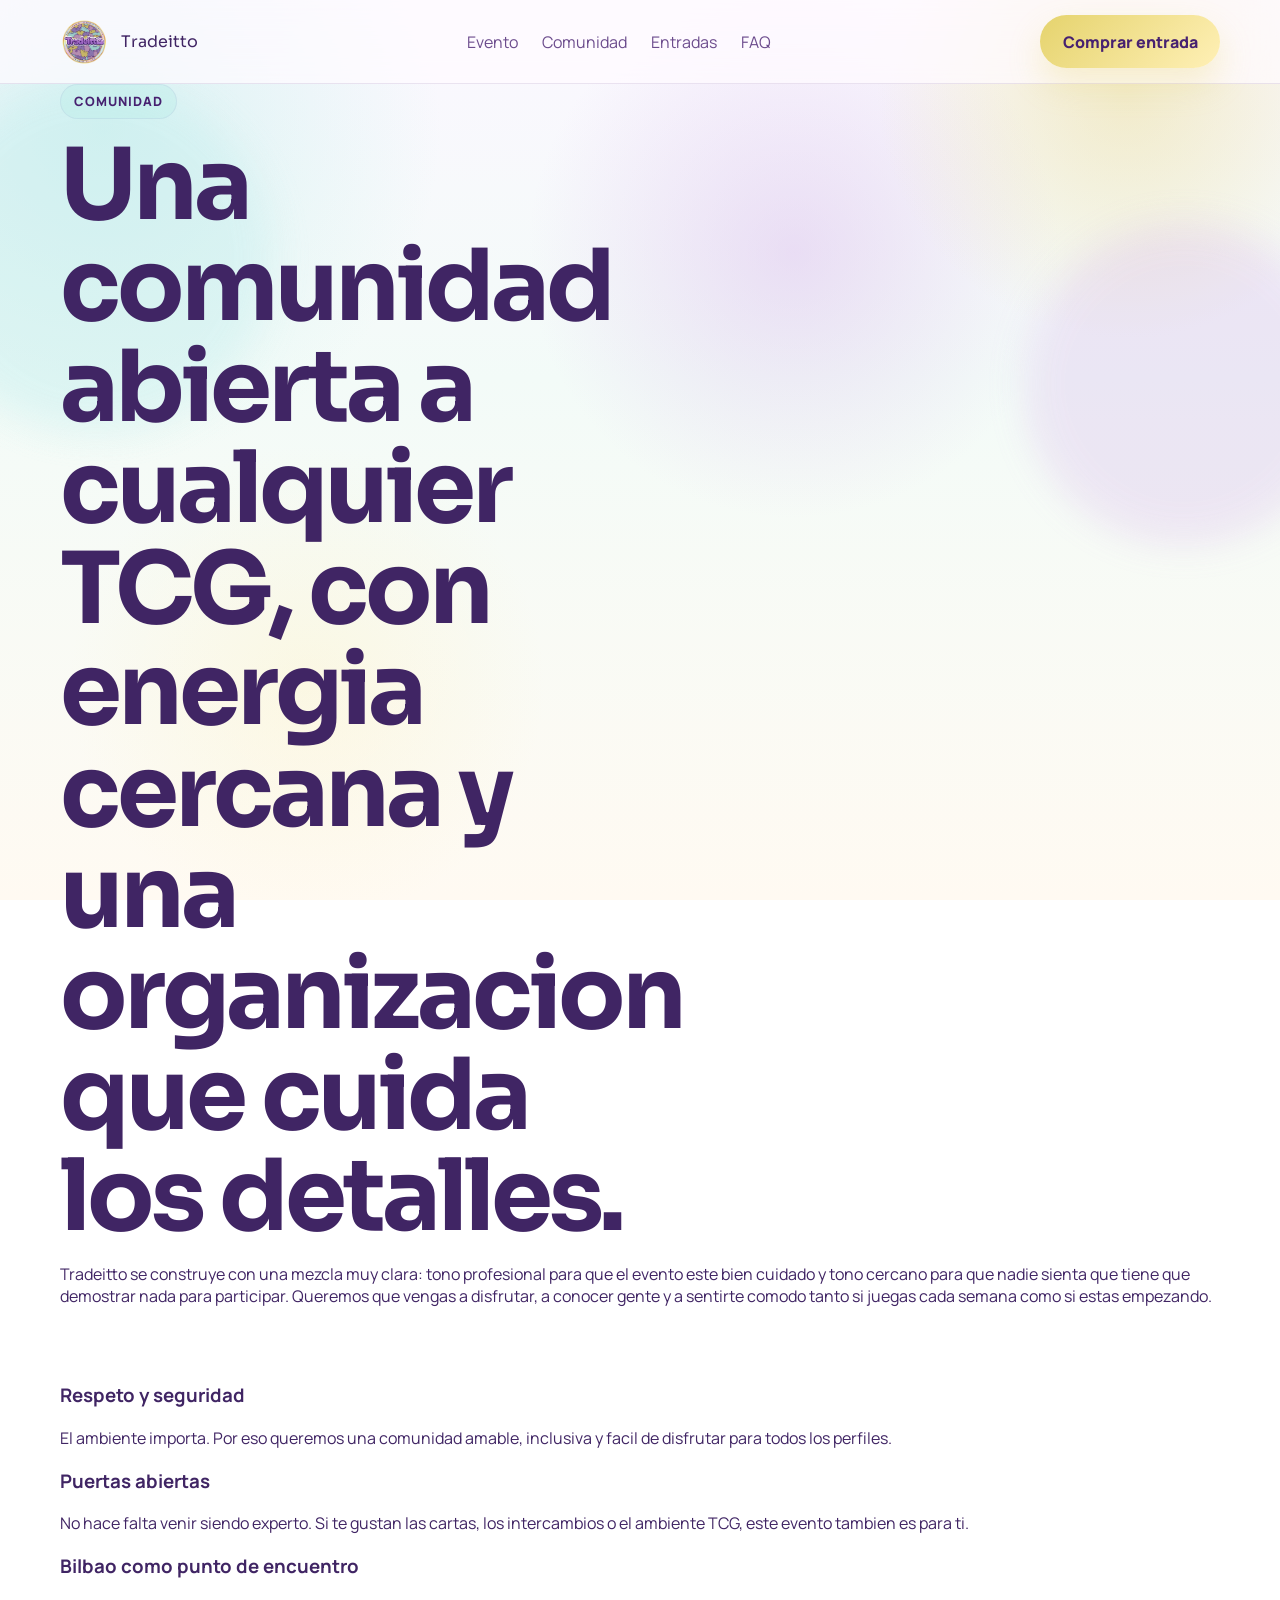
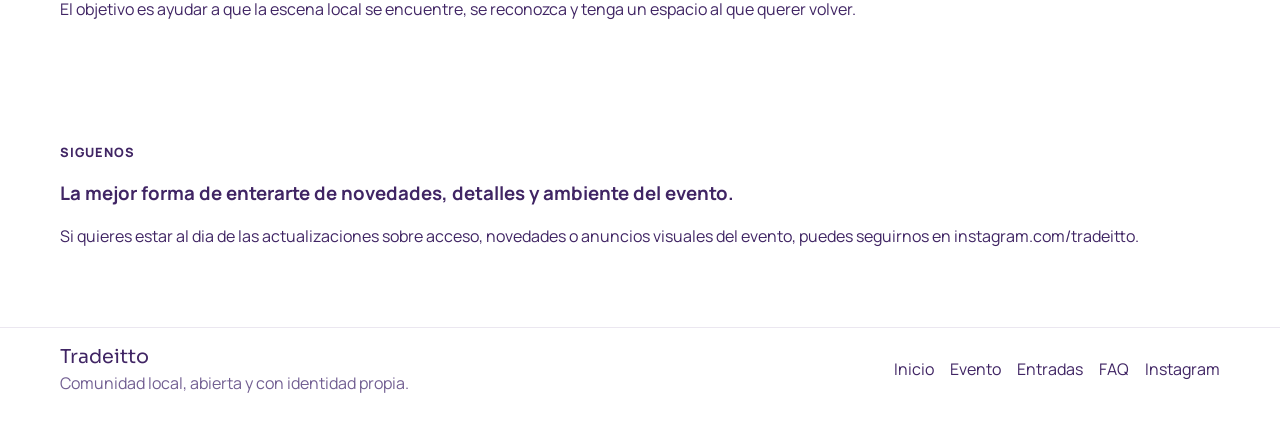
==== comunidad.html @ 0fba76ba "Update Tradeitto landing and FAQ" ====
<!DOCTYPE html>
<html lang="es">
<head>
  <meta charset="UTF-8" />
  <meta name="viewport" content="width=device-width, initial-scale=1.0" />
  <title>Tradeitto | Comunidad</title>
  <link rel="icon" href="assets/TRADEITTO LOGO.png" type="image/png" />
  <link rel="preconnect" href="https://fonts.googleapis.com" />
  <link rel="preconnect" href="https://fonts.gstatic.com" crossorigin />
  <link
    href="https://fonts.googleapis.com/css2?family=Manrope:wght@400;500;700;800&family=Sora:wght@600;700;800&display=swap"
    rel="stylesheet"
  />
  <link rel="stylesheet" href="style.css" />
</head>
<body>
  <header class="site-header" id="navbar">
    <div class="container nav">
      <a href="index.html" class="brand" aria-label="Tradeitto inicio">
        <img src="assets/TRADEITTO LOGO.png" alt="Logo de Tradeitto" />
        <span>Tradeitto</span>
      </a>
      <nav class="desktop-nav" aria-label="Principal">
        <a href="evento.html">Evento</a>
        <a href="comunidad.html" class="is-active">Comunidad</a>
        <a href="entradas.html">Entradas</a>
        <a href="faq.html">FAQ</a>
      </nav>
      <a href="https://www.eventbrite.com/" class="btn btn-primary desktop-cta" target="_blank" rel="noreferrer">Comprar entrada</a>
      <button class="menu-toggle" id="hamburger" aria-label="Abrir menu" aria-expanded="false" aria-controls="mobileMenu">
        <span></span><span></span><span></span>
      </button>
    </div>
    <div class="mobile-menu" id="mobileMenu">
      <a href="evento.html">Evento</a>
      <a href="comunidad.html">Comunidad</a>
      <a href="entradas.html">Entradas</a>
      <a href="faq.html">FAQ</a>
      <a href="https://www.eventbrite.com/" target="_blank" rel="noreferrer">Comprar entrada</a>
    </div>
  </header>

  <main class="page-main">
    <section class="page-hero">
      <div class="container narrow reveal">
        <span class="eyebrow">Comunidad</span>
        <h1>Una comunidad abierta a cualquier TCG, con energia cercana y una organizacion que cuida los detalles.</h1>
        <p>
          Tradeitto se construye con una mezcla muy clara: tono profesional para que el evento este bien cuidado
          y tono cercano para que nadie sienta que tiene que demostrar nada para participar. Queremos que vengas a disfrutar,
          a conocer gente y a sentirte comodo tanto si juegas cada semana como si estas empezando.
        </p>
      </div>
    </section>

    <section class="section">
      <div class="container card-grid three-up">
        <article class="content-card reveal">
          <h3>Respeto y seguridad</h3>
          <p>El ambiente importa. Por eso queremos una comunidad amable, inclusiva y facil de disfrutar para todos los perfiles.</p>
        </article>
        <article class="content-card reveal">
          <h3>Puertas abiertas</h3>
          <p>No hace falta venir siendo experto. Si te gustan las cartas, los intercambios o el ambiente TCG, este evento tambien es para ti.</p>
        </article>
        <article class="content-card reveal">
          <h3>Bilbao como punto de encuentro</h3>
          <p>El objetivo es ayudar a que la escena local se encuentre, se reconozca y tenga un espacio al que querer volver.</p>
        </article>
      </div>
    </section>

    <section class="section alt-section">
      <div class="container content-card reveal">
        <span class="mini-label">Siguenos</span>
        <h3>La mejor forma de enterarte de novedades, detalles y ambiente del evento.</h3>
        <p>
          Si quieres estar al dia de las actualizaciones sobre acceso, novedades o anuncios visuales del evento,
          puedes seguirnos en <a href="https://instagram.com/tradeitto" class="text-link" target="_blank" rel="noreferrer">instagram.com/tradeitto</a>.
        </p>
      </div>
    </section>
  </main>

  <footer class="site-footer">
    <div class="container footer">
      <div>
        <p class="footer-brand">Tradeitto</p>
        <p class="footer-copy">Comunidad local, abierta y con identidad propia.</p>
      </div>
      <div class="footer-links">
        <a href="index.html">Inicio</a>
        <a href="evento.html">Evento</a>
        <a href="entradas.html">Entradas</a>
        <a href="faq.html">FAQ</a>
        <a href="https://instagram.com/tradeitto" target="_blank" rel="noreferrer">Instagram</a>
      </div>
    </div>
  </footer>

  <script src="script.js"></script>
</body>
</html>
---- style.css ----
:root {
  --bg: #f7f1fb;
  --bg-2: #eef8f5;
  --purple: #6b3fa8;
  --purple-deep: #472170;
  --lilac: #d5afea;
  --mint: #bceee9;
  --gold: #e5d36d;
  --gold-soft: #fff0b6;
  --white: #fffdfd;
  --pearl: rgba(71, 33, 112, 0.78);
  --text-dark: #402564;
  --text-soft: #725f92;
  --line-light: rgba(88, 58, 129, 0.12);
  --line-dark: rgba(64, 37, 100, 0.1);
  --shadow: 0 20px 50px rgba(89, 63, 132, 0.12);
  --shadow-strong: 0 28px 70px rgba(89, 63, 132, 0.18);
  --radius: 28px;
  --max-width: 1160px;
  --transition: 220ms ease;
}

*,
*::before,
*::after {
  box-sizing: border-box;
}

html {
  scroll-behavior: smooth;
}

body {
  margin: 0;
  font-family: "Manrope", sans-serif;
  color: var(--text-dark);
  background:
    radial-gradient(circle at 8% 14%, rgba(188, 238, 233, 0.52), transparent 24%),
    radial-gradient(circle at 88% 10%, rgba(229, 211, 109, 0.36), transparent 18%),
    radial-gradient(circle at 62% 28%, rgba(213, 175, 234, 0.38), transparent 26%),
    radial-gradient(circle at 24% 76%, rgba(255, 240, 182, 0.28), transparent 20%),
    linear-gradient(180deg, #fbf7ff 0%, #f3fbf8 42%, #fffaf2 100%);
  background-attachment: fixed;
}

body::before,
body::after,
.page-wash {
  content: "";
  position: fixed;
  inset: auto;
  z-index: -1;
  pointer-events: none;
}

body::before {
  width: 22rem;
  height: 22rem;
  top: 5rem;
  left: -5rem;
  background: rgba(191, 238, 237, 0.5);
  border-radius: 50%;
  filter: blur(18px);
  opacity: 0.7;
  animation: floatAura 15s ease-in-out infinite;
}

body::after {
  width: 20rem;
  height: 20rem;
  right: -4rem;
  top: 14rem;
  background: rgba(213, 175, 234, 0.38);
  border-radius: 50%;
  filter: blur(18px);
  opacity: 0.7;
  animation: floatAura 18s ease-in-out infinite reverse;
}

.page-wash {
  inset: 0;
  opacity: 0.24;
  background:
    radial-gradient(ellipse at 18% 26%, rgba(188, 238, 233, 0.24), transparent 30%),
    radial-gradient(ellipse at 50% 18%, rgba(213, 175, 234, 0.16), transparent 28%),
    radial-gradient(ellipse at 82% 20%, rgba(229, 211, 109, 0.16), transparent 24%),
    radial-gradient(ellipse at 28% 74%, rgba(255, 240, 182, 0.14), transparent 26%),
    radial-gradient(ellipse at 70% 70%, rgba(188, 238, 233, 0.12), transparent 28%),
    radial-gradient(ellipse at 88% 84%, rgba(213, 175, 234, 0.12), transparent 20%),
    url("data:image/svg+xml,%3Csvg xmlns='http://www.w3.org/2000/svg' width='240' height='240' viewBox='0 0 240 240'%3E%3Cg opacity='.06'%3E%3Cpath d='M76 105c11-9 28-11 39-3 9 6 18 7 28 2 14-8 32-6 42 5 8 9 7 23-3 33-8 7-9 15-4 24 8 13 3 28-10 35-14 8-32 4-41-8-6-7-14-9-24-5-15 7-33 3-42-8-9-11-8-25 4-35 8-7 9-14 4-24-8-12-5-24 7-32z' fill='%236b3fa8'/%3E%3Ccircle cx='111' cy='116' r='2.8' fill='%23472170'/%3E%3Ccircle cx='140' cy='116' r='2.8' fill='%23472170'/%3E%3Cpath d='M116 136c6 4 13 4 19 0' stroke='%23472170' stroke-width='3' stroke-linecap='round'/%3E%3C/g%3E%3C/svg%3E"),
    url("data:image/svg+xml,%3Csvg xmlns='http://www.w3.org/2000/svg' width='240' height='240' viewBox='0 0 240 240'%3E%3Cg opacity='.045'%3E%3Cpath d='M78 106c10-8 25-10 36-4 8 5 17 6 25 1 12-7 30-5 39 5 8 9 7 22-3 32-7 7-8 14-3 22 7 12 3 26-9 32-13 7-30 3-39-8-6-7-12-8-21-4-14 6-30 3-39-8-8-9-7-24 4-33 7-6 8-13 3-21-7-12-4-24 7-32z' fill='%23bceee9'/%3E%3Ccircle cx='110' cy='116' r='2.6' fill='%23472170'/%3E%3Ccircle cx='136' cy='116' r='2.6' fill='%23472170'/%3E%3Cpath d='M114 134h18' stroke='%23472170' stroke-width='3' stroke-linecap='round'/%3E%3C/g%3E%3C/svg%3E");
  background-repeat: no-repeat;
  background-position:
    18% 26%,
    50% 18%,
    82% 20%,
    28% 74%,
    70% 70%,
    88% 84%,
    8% 40%,
    88% 62%;
  background-size:
    auto,
    auto,
    auto,
    auto,
    auto,
    auto,
    92px 92px,
    84px 84px;
  animation: driftWash 26s ease-in-out infinite alternate;
}

a {
  color: inherit;
  text-decoration: none;
}

img {
  display: block;
  max-width: 100%;
}

button {
  font: inherit;
}

.container {
  width: min(var(--max-width), calc(100% - 2rem));
  margin: 0 auto;
}

.site-header {
  position: sticky;
  top: 0;
  z-index: 100;
  background: rgba(255, 251, 255, 0.72);
  backdrop-filter: blur(18px);
  border-bottom: 1px solid var(--line-light);
}

.site-header.scrolled {
  box-shadow: 0 10px 30px rgba(104, 78, 148, 0.12);
}

.nav {
  display: flex;
  align-items: center;
  justify-content: space-between;
  gap: 1rem;
  min-height: 5.2rem;
}

.brand {
  display: inline-flex;
  align-items: center;
  gap: 0.8rem;
}

.brand img {
  width: 3rem;
  height: 3rem;
}

.brand span,
h1,
h2,
.footer-brand {
  font-family: "Sora", sans-serif;
}

.desktop-nav {
  display: inline-flex;
  align-items: center;
  gap: 1.5rem;
  color: rgba(71, 33, 112, 0.8);
}

.desktop-nav a:hover,
.footer-links a:hover,
.mobile-menu a:hover {
  color: var(--gold-soft);
}

.btn {
  display: inline-flex;
  align-items: center;
  justify-content: center;
  border-radius: 999px;
  font-weight: 800;
  transition: transform var(--transition), box-shadow var(--transition);
}

.btn:hover {
  transform: translateY(-2px);
}

.btn-primary {
  padding: 0.95rem 1.4rem;
  color: var(--purple-deep);
  background: linear-gradient(135deg, var(--gold), var(--gold-soft));
  box-shadow: 0 16px 32px rgba(229, 211, 109, 0.28);
}

.btn-secondary {
  padding: 0.95rem 1.4rem;
  color: var(--purple-deep);
  border: 1px solid rgba(107, 63, 168, 0.16);
  background: rgba(255, 255, 255, 0.5);
}

.menu-toggle {
  display: none;
  flex-direction: column;
  align-items: center;
  justify-content: center;
  gap: 0.28rem;
  width: 3rem;
  height: 3rem;
  border: 1px solid rgba(107, 63, 168, 0.16);
  border-radius: 999px;
  background: transparent;
  cursor: pointer;
}

.menu-toggle span {
  width: 1.1rem;
  height: 2px;
  border-radius: 999px;
  background: var(--purple-deep);
}

.mobile-menu {
  display: none;
  flex-direction: column;
  width: min(var(--max-width), calc(100% - 2rem));
  margin: 0 auto 1rem;
  max-height: 0;
  overflow: hidden;
  padding: 0;
  border-radius: 18px;
  background: rgba(255, 250, 255, 0.96);
  border: 1px solid rgba(107, 63, 168, 0.12);
  transition: max-height var(--transition), padding var(--transition);
}

.mobile-menu.open {
  max-height: 22rem;
  padding: 0.5rem;
}

.mobile-menu a {
  padding: 0.95rem 1rem;
  border-radius: 12px;
}

.hero {
  position: relative;
  overflow: hidden;
}

.hero-minimal {
  min-height: calc(100vh - 5.2rem);
  display: flex;
  align-items: center;
  padding: 4rem 0 2.5rem;
}

.hero-glow {
  position: absolute;
  border-radius: 50%;
  filter: blur(38px);
  pointer-events: none;
}

.hero-glow-a {
  width: 18rem;
  height: 18rem;
  top: 3rem;
  right: -2rem;
  background: rgba(188, 238, 233, 0.42);
  animation: floatBlob 12s ease-in-out infinite;
}

.hero-glow-b {
  width: 22rem;
  height: 22rem;
  left: -6rem;
  bottom: -4rem;
  background: rgba(229, 211, 109, 0.32);
  animation: floatBlob 14s ease-in-out infinite reverse;
}

.hero-single {
  position: relative;
  display: grid;
  grid-template-columns: 1fr 0.9fr;
  gap: 1.6rem;
  align-items: center;
}

.eyebrow,
.card-number,
.mini-label,
.light-pill {
  display: inline-block;
  font-size: 0.8rem;
  font-weight: 800;
  letter-spacing: 0.08em;
  text-transform: uppercase;
}

.eyebrow {
  margin-bottom: 1rem;
  padding: 0.45rem 0.8rem;
  border-radius: 999px;
  background: rgba(188, 238, 233, 0.4);
  color: var(--purple-deep);
  border: 1px solid rgba(107, 63, 168, 0.08);
}

h1,
h2 {
  margin: 0;
  line-height: 1.02;
  letter-spacing: -0.04em;
}

h1 {
  font-size: clamp(3.3rem, 9vw, 6.2rem);
  max-width: 8ch;
}

h2 {
  font-size: clamp(2rem, 5vw, 3.4rem);
}

.hero-short {
  max-width: 32rem;
  margin-top: 1rem;
  color: var(--text-soft);
  font-size: 1.08rem;
  line-height: 1.7;
}

.hero-actions {
  display: flex;
  flex-wrap: wrap;
  gap: 0.9rem;
  margin-top: 1.6rem;
}

.hero-logo-panel {
  padding: 1.5rem;
  border-radius: calc(var(--radius) + 0.4rem);
  background:
    linear-gradient(145deg, rgba(255, 255, 255, 0.8), rgba(255, 255, 255, 0.46)),
    linear-gradient(135deg, rgba(213, 175, 234, 0.28), rgba(188, 238, 233, 0.22));
  border: 1px solid rgba(107, 63, 168, 0.1);
  box-shadow: var(--shadow-strong);
}

.hero-logo-large {
  width: min(100%, 25rem);
  margin: 0 auto;
  filter: drop-shadow(0 24px 34px rgba(45, 16, 79, 0.22));
}

.section {
  padding: 2.5rem 0 4rem;
}

.quick-grid {
  display: grid;
  grid-template-columns: repeat(3, 1fr);
  gap: 1rem;
}

.quick-card,
.focus-panel,
.organizer-panel,
.cta-panel {
  border-radius: var(--radius);
  box-shadow: var(--shadow);
}

.quick-card {
  padding: 1.5rem;
  background: linear-gradient(180deg, rgba(255, 252, 255, 0.96), rgba(248, 243, 255, 0.98));
  border: 1px solid var(--line-dark);
}

.quick-card h2,
.focus-panel h2,
.organizer-panel h2,
.cta-panel h2 {
  color: var(--text-dark);
}

.quick-card p,
.organizer-panel p {
  color: var(--text-soft);
  line-height: 1.65;
}

.card-number {
  color: var(--purple);
}

.focus-panel {
  display: grid;
  grid-template-columns: 1.1fr 0.9fr;
  gap: 1rem;
  align-items: center;
  padding: 1.6rem;
  background:
    linear-gradient(145deg, rgba(255, 255, 255, 0.96), rgba(242, 249, 247, 0.98));
  border: 1px solid var(--line-dark);
}

.light-pill {
  margin-bottom: 0.9rem;
  padding: 0.45rem 0.8rem;
  border-radius: 999px;
  background: rgba(107, 63, 168, 0.08);
  color: var(--purple);
}

.focus-tags {
  display: flex;
  flex-wrap: wrap;
  gap: 0.7rem;
  justify-content: flex-start;
}

.focus-tags span {
  padding: 0.8rem 1rem;
  border-radius: 999px;
  background: linear-gradient(135deg, rgba(213, 175, 234, 0.2), rgba(188, 238, 233, 0.24));
  color: var(--text-dark);
  font-weight: 700;
}

.organizer-panel {
  padding: 1.7rem;
  text-align: center;
  background:
    linear-gradient(145deg, rgba(255, 255, 255, 0.96), rgba(255, 248, 240, 0.98));
  border: 1px solid var(--line-dark);
}

.organizer-panel .card-number {
  margin-bottom: 0.85rem;
}

.cta-panel {
  padding: 2rem 1.5rem;
  text-align: center;
  background:
    linear-gradient(145deg, rgba(255, 240, 182, 0.96), rgba(213, 175, 234, 0.82));
  border: 1px solid rgba(71, 33, 112, 0.08);
}

.cta-panel p {
  margin: 0.8rem 0 1.2rem;
  color: var(--purple-deep);
  font-weight: 600;
}

.cta-big {
  min-width: 18rem;
}

.site-footer {
  padding: 1rem 0 2rem;
  border-top: 1px solid var(--line-light);
}

.footer {
  display: flex;
  align-items: center;
  justify-content: space-between;
  gap: 1rem;
}

.footer-brand {
  margin: 0;
  font-size: 1.2rem;
}

.footer-copy {
  margin: 0.2rem 0 0;
  color: var(--text-soft);
}

.footer-links {
  display: flex;
  flex-wrap: wrap;
  gap: 1rem;
}

@keyframes floatBlob {
  0%, 100% {
    transform: translate3d(0, 0, 0) scale(1);
  }
  50% {
    transform: translate3d(0, -18px, 0) scale(1.06);
  }
}

@keyframes floatAura {
  0%, 100% {
    transform: translate3d(0, 0, 0);
  }
  50% {
    transform: translate3d(22px, -16px, 0);
  }
}

@keyframes driftWash {
  0% {
    transform: translate3d(0, 0, 0) scale(1);
  }
  100% {
    transform: translate3d(0, -18px, 0) scale(1.04);
  }
}

.reveal {
  opacity: 0;
  transform: translateY(24px);
}

.visible {
  opacity: 1 !important;
  transform: translateY(0) !important;
  transition: opacity 560ms ease, transform 560ms ease;
}

@media (max-width: 920px) {
  .desktop-nav,
  .desktop-cta {
    display: none;
  }

  .menu-toggle,
  .mobile-menu {
    display: flex;
  }

  .hero-single,
  .quick-grid,
  .focus-panel {
    grid-template-columns: 1fr;
  }

  .hero-minimal {
    min-height: auto;
  }

  .footer {
    flex-direction: column;
    align-items: flex-start;
  }
}

@media (max-width: 560px) {
  .container {
    width: min(var(--max-width), calc(100% - 1.2rem));
  }

  h1 {
    max-width: none;
    font-size: clamp(2.8rem, 14vw, 4.2rem);
  }

  .hero-actions,
  .footer-links {
    flex-direction: column;
    align-items: stretch;
  }

  .btn,
  .cta-big {
    width: 100%;
    min-width: 0;
  }
}
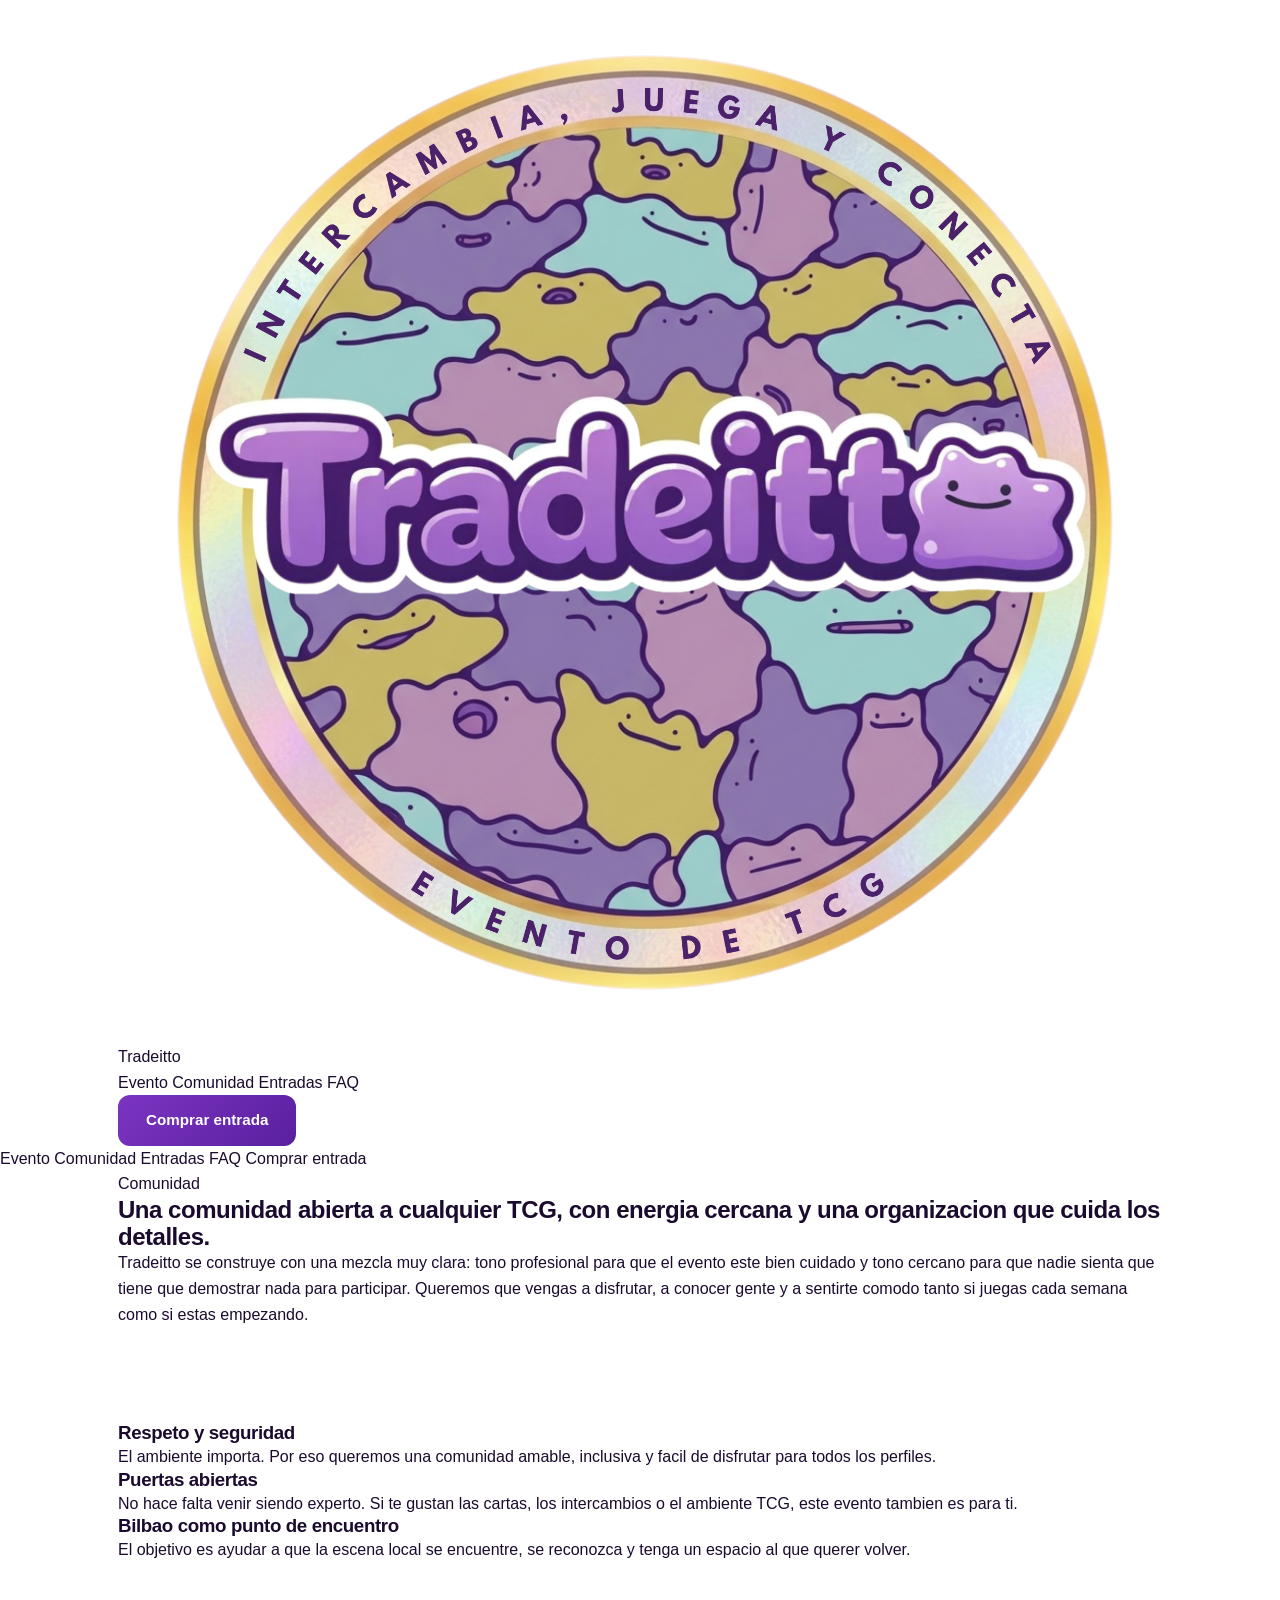
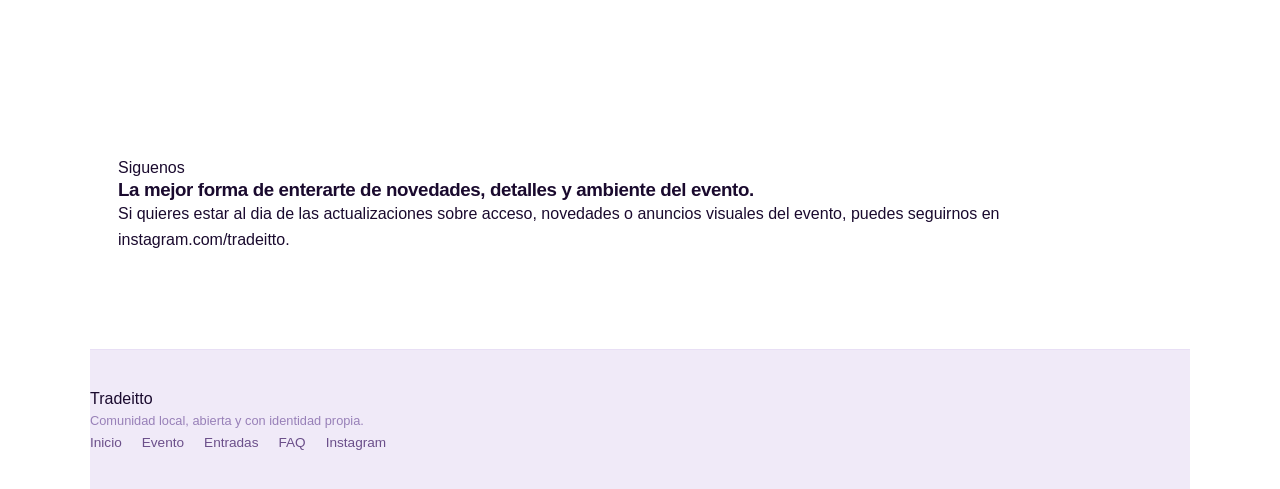
==== commit 3e0beff7: "Añadir noindex, nofollow a todas las páginas https://claude.ai/code/session_013rSiCptRdGuazoisyuedDi" ====
--- a/comunidad.html
+++ b/comunidad.html
@@ -2,6 +2,7 @@
 <html lang="es">
 <head>
   <meta charset="UTF-8" />
+  <meta name="robots" content="noindex, nofollow" />
   <meta name="viewport" content="width=device-width, initial-scale=1.0" />
   <title>Tradeitto | Comunidad</title>
   <link rel="icon" href="assets/TRADEITTO LOGO.png" type="image/png" />
--- a/style.css
+++ b/style.css
@@ -1,588 +1,1031 @@
+/* ================================================
+   TRADEITTO — Stylesheet (tema claro, paleta logo)
+   ================================================ */
+
 :root {
-  --bg: #f7f1fb;
-  --bg-2: #eef8f5;
-  --purple: #6b3fa8;
-  --purple-deep: #472170;
-  --lilac: #d5afea;
-  --mint: #bceee9;
-  --gold: #e5d36d;
-  --gold-soft: #fff0b6;
-  --white: #fffdfd;
-  --pearl: rgba(71, 33, 112, 0.78);
-  --text-dark: #402564;
-  --text-soft: #725f92;
-  --line-light: rgba(88, 58, 129, 0.12);
-  --line-dark: rgba(64, 37, 100, 0.1);
-  --shadow: 0 20px 50px rgba(89, 63, 132, 0.12);
-  --shadow-strong: 0 28px 70px rgba(89, 63, 132, 0.18);
-  --radius: 28px;
-  --max-width: 1160px;
-  --transition: 220ms ease;
-}
-
-*,
-*::before,
-*::after {
-  box-sizing: border-box;
-}
-
+  --bg:               #ffffff;
+  --bg-2:             #f7f4fc;
+  --bg-3:             #f0eaf8;
+  --bg-footer:        #f0eaf8;
+  --accent:           #7b35c1;
+  --accent-dim:       rgba(123, 53, 193, 0.1);
+  --accent-border:    rgba(123, 53, 193, 0.25);
+  --accent-glow:      rgba(123, 53, 193, 0.3);
+  --cyan:             #2ab8b8;
+  --cyan-dim:         rgba(42, 184, 184, 0.1);
+  --cyan-border:      rgba(42, 184, 184, 0.35);
+  --gold:             #c9a830;
+  --gold-dim:         rgba(201, 168, 48, 0.12);
+  --lila:             #9880b8;
+  --text:             #1a0a2e;
+  --text-2:           #6b4f8a;
+  --text-3:           #9880b8;
+  --border:           #e8dff5;
+  --border-hover:     rgba(123, 53, 193, 0.35);
+  --card-shadow:      0 4px 24px rgba(123, 53, 193, 0.07);
+  --card-shadow-h:    0 12px 40px rgba(123, 53, 193, 0.14);
+  --radius:           12px;
+  --radius-lg:        18px;
+  --ease:             cubic-bezier(0.4, 0, 0.2, 1);
+}
+
+/* ── Reset ── */
+*, *::before, *::after { box-sizing: border-box; margin: 0; padding: 0; }
 html {
   scroll-behavior: smooth;
-}
+  scrollbar-width: thin;
+  scrollbar-color: var(--accent) var(--bg-3);
+}
+::-webkit-scrollbar { width: 5px; }
+::-webkit-scrollbar-track { background: var(--bg-3); }
+::-webkit-scrollbar-thumb { background: var(--accent); border-radius: 3px; }
+::selection { background: rgba(123, 53, 193, 0.15); color: var(--text); }
 
 body {
-  margin: 0;
-  font-family: "Manrope", sans-serif;
-  color: var(--text-dark);
-  background:
-    radial-gradient(circle at 8% 14%, rgba(188, 238, 233, 0.52), transparent 24%),
-    radial-gradient(circle at 88% 10%, rgba(229, 211, 109, 0.36), transparent 18%),
-    radial-gradient(circle at 62% 28%, rgba(213, 175, 234, 0.38), transparent 26%),
-    radial-gradient(circle at 24% 76%, rgba(255, 240, 182, 0.28), transparent 20%),
-    linear-gradient(180deg, #fbf7ff 0%, #f3fbf8 42%, #fffaf2 100%);
-  background-attachment: fixed;
-}
-
-body::before,
-body::after,
-.page-wash {
-  content: "";
+  font-family: 'Inter', sans-serif;
+  background: var(--bg);
+  color: var(--text);
+  line-height: 1.6;
+  overflow-x: hidden;
+  -webkit-font-smoothing: antialiased;
+}
+img { max-width: 100%; display: block; }
+a { text-decoration: none; color: inherit; }
+button { font-family: inherit; cursor: pointer; border: none; background: none; }
+
+h1, h2, h3, h4 {
+  font-family: 'Space Grotesk', sans-serif;
+  font-weight: 700;
+  line-height: 1.12;
+  letter-spacing: -0.02em;
+}
+
+.container {
+  max-width: 1100px;
+  margin: 0 auto;
+  padding: 0 28px;
+}
+
+/* ── Buttons ── */
+.btn-primary {
+  display: inline-flex;
+  align-items: center;
+  justify-content: center;
+  gap: 8px;
+  background: linear-gradient(135deg, #7b35c1 0%, #5a1fa0 100%);
+  color: #fff;
+  font-family: 'Space Grotesk', sans-serif;
+  font-weight: 600;
+  font-size: 0.95rem;
+  padding: 13px 28px;
+  border-radius: var(--radius);
+  cursor: pointer;
+  transition: filter 0.2s var(--ease), transform 0.2s var(--ease), box-shadow 0.2s var(--ease);
+  white-space: nowrap;
+}
+.btn-primary:hover {
+  filter: brightness(1.14);
+  transform: translateY(-2px);
+  box-shadow: 0 10px 32px var(--accent-glow);
+}
+.btn-outline {
+  display: inline-flex;
+  align-items: center;
+  justify-content: center;
+  gap: 8px;
+  background: transparent;
+  color: var(--cyan);
+  font-family: 'Space Grotesk', sans-serif;
+  font-weight: 600;
+  font-size: 0.95rem;
+  padding: 11px 28px;
+  border-radius: var(--radius);
+  border: 2px solid var(--cyan);
+  cursor: pointer;
+  transition: background 0.2s var(--ease), color 0.2s var(--ease), transform 0.2s var(--ease), box-shadow 0.2s var(--ease);
+  white-space: nowrap;
+}
+.btn-outline:hover {
+  background: var(--cyan);
+  color: #fff;
+  transform: translateY(-2px);
+  box-shadow: 0 8px 24px rgba(42, 184, 184, 0.3);
+}
+.btn-primary svg, .btn-outline svg { width: 16px; height: 16px; flex-shrink: 0; }
+
+/* ── NAVBAR ── */
+.navbar {
   position: fixed;
-  inset: auto;
-  z-index: -1;
-  pointer-events: none;
-}
-
-body::before {
-  width: 22rem;
-  height: 22rem;
-  top: 5rem;
-  left: -5rem;
-  background: rgba(191, 238, 237, 0.5);
-  border-radius: 50%;
-  filter: blur(18px);
-  opacity: 0.7;
-  animation: floatAura 15s ease-in-out infinite;
-}
-
-body::after {
-  width: 20rem;
-  height: 20rem;
-  right: -4rem;
-  top: 14rem;
-  background: rgba(213, 175, 234, 0.38);
-  border-radius: 50%;
-  filter: blur(18px);
-  opacity: 0.7;
-  animation: floatAura 18s ease-in-out infinite reverse;
-}
-
-.page-wash {
-  inset: 0;
-  opacity: 0.24;
-  background:
-    radial-gradient(ellipse at 18% 26%, rgba(188, 238, 233, 0.24), transparent 30%),
-    radial-gradient(ellipse at 50% 18%, rgba(213, 175, 234, 0.16), transparent 28%),
-    radial-gradient(ellipse at 82% 20%, rgba(229, 211, 109, 0.16), transparent 24%),
-    radial-gradient(ellipse at 28% 74%, rgba(255, 240, 182, 0.14), transparent 26%),
-    radial-gradient(ellipse at 70% 70%, rgba(188, 238, 233, 0.12), transparent 28%),
-    radial-gradient(ellipse at 88% 84%, rgba(213, 175, 234, 0.12), transparent 20%),
-    url("data:image/svg+xml,%3Csvg xmlns='http://www.w3.org/2000/svg' width='240' height='240' viewBox='0 0 240 240'%3E%3Cg opacity='.06'%3E%3Cpath d='M76 105c11-9 28-11 39-3 9 6 18 7 28 2 14-8 32-6 42 5 8 9 7 23-3 33-8 7-9 15-4 24 8 13 3 28-10 35-14 8-32 4-41-8-6-7-14-9-24-5-15 7-33 3-42-8-9-11-8-25 4-35 8-7 9-14 4-24-8-12-5-24 7-32z' fill='%236b3fa8'/%3E%3Ccircle cx='111' cy='116' r='2.8' fill='%23472170'/%3E%3Ccircle cx='140' cy='116' r='2.8' fill='%23472170'/%3E%3Cpath d='M116 136c6 4 13 4 19 0' stroke='%23472170' stroke-width='3' stroke-linecap='round'/%3E%3C/g%3E%3C/svg%3E"),
-    url("data:image/svg+xml,%3Csvg xmlns='http://www.w3.org/2000/svg' width='240' height='240' viewBox='0 0 240 240'%3E%3Cg opacity='.045'%3E%3Cpath d='M78 106c10-8 25-10 36-4 8 5 17 6 25 1 12-7 30-5 39 5 8 9 7 22-3 32-7 7-8 14-3 22 7 12 3 26-9 32-13 7-30 3-39-8-6-7-12-8-21-4-14 6-30 3-39-8-8-9-7-24 4-33 7-6 8-13 3-21-7-12-4-24 7-32z' fill='%23bceee9'/%3E%3Ccircle cx='110' cy='116' r='2.6' fill='%23472170'/%3E%3Ccircle cx='136' cy='116' r='2.6' fill='%23472170'/%3E%3Cpath d='M114 134h18' stroke='%23472170' stroke-width='3' stroke-linecap='round'/%3E%3C/g%3E%3C/svg%3E");
-  background-repeat: no-repeat;
-  background-position:
-    18% 26%,
-    50% 18%,
-    82% 20%,
-    28% 74%,
-    70% 70%,
-    88% 84%,
-    8% 40%,
-    88% 62%;
-  background-size:
-    auto,
-    auto,
-    auto,
-    auto,
-    auto,
-    auto,
-    92px 92px,
-    84px 84px;
-  animation: driftWash 26s ease-in-out infinite alternate;
-}
-
-a {
-  color: inherit;
-  text-decoration: none;
-}
-
-img {
-  display: block;
-  max-width: 100%;
-}
-
-button {
-  font: inherit;
-}
-
-.container {
-  width: min(var(--max-width), calc(100% - 2rem));
+  top: 0; left: 0; right: 0;
+  z-index: 999;
+  transition: background 0.3s var(--ease), box-shadow 0.3s var(--ease), border-color 0.3s var(--ease);
+  border-bottom: 1px solid transparent;
+}
+.navbar.scrolled {
+  background: rgba(255, 255, 255, 0.92);
+  backdrop-filter: blur(20px);
+  -webkit-backdrop-filter: blur(20px);
+  box-shadow: 0 2px 20px rgba(123, 53, 193, 0.08);
+  border-bottom-color: var(--border);
+}
+.nav-inner {
+  max-width: 1100px;
   margin: 0 auto;
-}
-
-.site-header {
-  position: sticky;
-  top: 0;
-  z-index: 100;
-  background: rgba(255, 251, 255, 0.72);
-  backdrop-filter: blur(18px);
-  border-bottom: 1px solid var(--line-light);
-}
-
-.site-header.scrolled {
-  box-shadow: 0 10px 30px rgba(104, 78, 148, 0.12);
-}
-
-.nav {
-  display: flex;
-  align-items: center;
-  justify-content: space-between;
-  gap: 1rem;
-  min-height: 5.2rem;
-}
-
-.brand {
-  display: inline-flex;
-  align-items: center;
-  gap: 0.8rem;
-}
-
-.brand img {
-  width: 3rem;
-  height: 3rem;
-}
-
-.brand span,
-h1,
-h2,
-.footer-brand {
-  font-family: "Sora", sans-serif;
-}
-
-.desktop-nav {
-  display: inline-flex;
-  align-items: center;
-  gap: 1.5rem;
-  color: rgba(71, 33, 112, 0.8);
-}
-
-.desktop-nav a:hover,
-.footer-links a:hover,
-.mobile-menu a:hover {
-  color: var(--gold-soft);
-}
-
-.btn {
-  display: inline-flex;
-  align-items: center;
-  justify-content: center;
-  border-radius: 999px;
-  font-weight: 800;
-  transition: transform var(--transition), box-shadow var(--transition);
-}
-
-.btn:hover {
-  transform: translateY(-2px);
-}
-
-.btn-primary {
-  padding: 0.95rem 1.4rem;
-  color: var(--purple-deep);
-  background: linear-gradient(135deg, var(--gold), var(--gold-soft));
-  box-shadow: 0 16px 32px rgba(229, 211, 109, 0.28);
-}
-
-.btn-secondary {
-  padding: 0.95rem 1.4rem;
-  color: var(--purple-deep);
-  border: 1px solid rgba(107, 63, 168, 0.16);
-  background: rgba(255, 255, 255, 0.5);
-}
-
-.menu-toggle {
+  padding: 0 28px;
+  height: 68px;
+  display: flex;
+  align-items: center;
+  gap: 16px;
+}
+.nav-logo {
+  font-family: 'Space Grotesk', sans-serif;
+  font-size: 1.2rem;
+  font-weight: 700;
+  color: var(--accent);
+  letter-spacing: -0.02em;
+  transition: color 0.2s var(--ease);
+}
+.nav-logo:hover {
+  color: var(--text);
+}
+.nav-links {
+  display: flex;
+  align-items: center;
+  gap: 4px;
+  margin-left: auto;
+}
+.nav-links a {
+  color: var(--text-2);
+  font-size: 0.875rem;
+  font-weight: 500;
+  padding: 8px 14px;
+  border-radius: 8px;
+  transition: color 0.2s var(--ease), background 0.2s var(--ease);
+}
+.nav-links a:hover { color: var(--accent); background: var(--accent-dim); }
+.nav-links a.active { color: var(--accent); font-weight: 600; }
+.nav-links .nav-cta {
+  background: linear-gradient(135deg, #7b35c1 0%, #5a1fa0 100%);
+  color: #fff;
+  font-weight: 600;
+  padding: 8px 18px;
+  border-radius: 8px;
+  margin-left: 8px;
+  transition: filter 0.2s, transform 0.2s;
+}
+.nav-links .nav-cta:hover {
+  filter: brightness(1.14);
+  transform: translateY(-1px);
+  color: #fff;
+}
+.hamburger {
   display: none;
   flex-direction: column;
-  align-items: center;
-  justify-content: center;
-  gap: 0.28rem;
-  width: 3rem;
-  height: 3rem;
-  border: 1px solid rgba(107, 63, 168, 0.16);
-  border-radius: 999px;
-  background: transparent;
+  gap: 5px;
+  padding: 8px;
+  margin-left: auto;
   cursor: pointer;
 }
-
-.menu-toggle span {
-  width: 1.1rem;
+.hamburger span {
+  display: block;
+  width: 22px;
   height: 2px;
-  border-radius: 999px;
-  background: var(--purple-deep);
-}
-
-.mobile-menu {
+  background: var(--text);
+  border-radius: 2px;
+  transition: transform 0.25s var(--ease), opacity 0.25s;
+}
+.hamburger.active span:nth-child(1) { transform: rotate(45deg) translate(5px, 5px); }
+.hamburger.active span:nth-child(2) { opacity: 0; }
+.hamburger.active span:nth-child(3) { transform: rotate(-45deg) translate(5px, -5px); }
+.mobile-nav {
   display: none;
   flex-direction: column;
-  width: min(var(--max-width), calc(100% - 2rem));
-  margin: 0 auto 1rem;
+  background: rgba(255, 255, 255, 0.97);
+  backdrop-filter: blur(20px);
+  border-top: 1px solid var(--border);
+  padding: 8px 28px 24px;
+  gap: 2px;
+}
+.mobile-nav.open { display: flex; }
+.mobile-nav a {
+  color: var(--text-2);
+  font-size: 1rem;
+  font-weight: 500;
+  padding: 13px 0;
+  border-bottom: 1px solid var(--border);
+  transition: color 0.2s;
+}
+.mobile-nav a:last-child { border-bottom: none; padding-top: 16px; }
+.mobile-nav a:hover { color: var(--accent); }
+.mobile-nav .nav-cta {
+  background: linear-gradient(135deg, #7b35c1 0%, #5a1fa0 100%);
+  color: #fff;
+  text-align: center;
+  padding: 13px 20px;
+  border-radius: 10px;
+  border-bottom: none;
+  font-weight: 600;
+  margin-top: 4px;
+}
+
+/* ── HERO ── */
+.hero {
+  min-height: 100vh;
+  position: relative;
+  overflow: hidden;
+  display: flex;
+  align-items: center;
+  background: linear-gradient(155deg, #f0eaf8 0%, #faf8ff 55%, #ffffff 100%);
+}
+.hero-grid {
+  position: absolute;
+  inset: 0;
+  background-image:
+    linear-gradient(rgba(123, 53, 193, 0.04) 1px, transparent 1px),
+    linear-gradient(90deg, rgba(123, 53, 193, 0.04) 1px, transparent 1px);
+  background-size: 64px 64px;
+  animation: gridPan 30s linear infinite;
+}
+@keyframes gridPan {
+  0%   { transform: translate(0, 0); }
+  100% { transform: translate(64px, 64px); }
+}
+
+/* ── Blobs orgánicos (morphing) ── */
+.hero-blob-organic {
+  position: absolute;
+  pointer-events: none;
+  z-index: 0;
+  animation: blob-morph 24s ease-in-out infinite;
+}
+@keyframes blob-morph {
+  0%, 100% { border-radius: 60% 40% 30% 70% / 60% 30% 70% 40%; }
+  33%       { border-radius: 30% 60% 70% 40% / 50% 60% 30% 60%; }
+  66%       { border-radius: 50% 60% 30% 60% / 30% 60% 70% 40%; }
+}
+.blob-cyan {
+  width: 480px; height: 480px;
+  background: rgba(42, 184, 184, 0.09);
+  top: -110px; right: -110px;
+  animation-delay: 0s;
+  animation-duration: 26s;
+}
+.blob-purple {
+  width: 400px; height: 400px;
+  background: rgba(123, 53, 193, 0.08);
+  bottom: -90px; left: -90px;
+  animation-delay: -9s;
+  animation-duration: 22s;
+}
+.blob-gold {
+  width: 220px; height: 220px;
+  background: rgba(201, 168, 48, 0.06);
+  top: 38%; right: 36%;
+  animation-delay: -16s;
+  animation-duration: 30s;
+}
+
+/* ── Hero layout (2 columnas) ── */
+.hero-content {
+  position: relative;
+  z-index: 2;
+  padding: 120px 0 100px;
+  width: 100%;
+}
+.hero-layout {
+  display: grid;
+  grid-template-columns: 55fr 45fr;
+  gap: 64px;
+  align-items: center;
+}
+.hero-left { display: flex; flex-direction: column; }
+.hero-right {
+  display: flex;
+  align-items: center;
+  justify-content: center;
+  opacity: 0;
+  animation: fadeUp 0.65s var(--ease) 0.45s forwards;
+}
+.hero-logo-img {
+  width: 480px;
+  height: 480px;
+  object-fit: contain;
+  filter:
+    drop-shadow(0 8px 32px rgba(123, 53, 193, 0.2))
+    drop-shadow(0 2px 8px rgba(42, 184, 184, 0.15));
+  animation: float 6s ease-in-out 1.5s infinite;
+}
+@keyframes float {
+  0%, 100% { transform: translateY(0); }
+  50%       { transform: translateY(-12px); }
+}
+
+.hero-badge {
+  display: inline-flex;
+  align-items: center;
+  gap: 10px;
+  border: 1px solid rgba(201, 168, 48, 0.5);
+  background: rgba(201, 168, 48, 0.08);
+  border-radius: 50px;
+  padding: 7px 18px;
+  font-size: 0.78rem;
+  font-weight: 600;
+  color: var(--accent);
+  letter-spacing: 0.07em;
+  text-transform: uppercase;
+  margin-bottom: 24px;
+  width: fit-content;
+}
+.hero-badge-dot {
+  width: 7px; height: 7px;
+  border-radius: 50%;
+  background: var(--gold);
+  animation: dotPulse 2s ease-in-out infinite;
+}
+@keyframes dotPulse {
+  0%, 100% { transform: scale(1); opacity: 1; }
+  50%       { transform: scale(0.7); opacity: 0.5; }
+}
+.hero-title {
+  font-size: clamp(2.4rem, 5.5vw, 4.4rem);
+  color: var(--text);
+  margin-bottom: 18px;
+  max-width: 620px;
+}
+.hero-title-line2 {
+  background: linear-gradient(135deg, var(--accent) 0%, var(--cyan) 100%);
+  -webkit-background-clip: text;
+  -webkit-text-fill-color: transparent;
+  background-clip: text;
+}
+.hero-sub {
+  font-size: clamp(1rem, 2vw, 1.1rem);
+  color: var(--text-2);
+  max-width: 480px;
+  line-height: 1.7;
+  margin-bottom: 32px;
+}
+.hero-buttons {
+  display: flex;
+  flex-wrap: wrap;
+  gap: 12px;
+  margin-bottom: 48px;
+}
+.hero-pills {
+  display: flex;
+  flex-wrap: wrap;
+  gap: 8px;
+}
+.pill {
+  display: inline-flex;
+  align-items: center;
+  gap: 7px;
+  background: var(--bg-3);
+  border: 1px solid var(--border);
+  border-radius: 50px;
+  padding: 7px 15px;
+  font-size: 0.82rem;
+  color: var(--text-2);
+  font-weight: 500;
+  transition: border-color 0.2s, background 0.2s;
+}
+.pill:hover { border-color: var(--cyan-border); background: var(--bg-2); }
+.pill svg { width: 13px; height: 13px; color: var(--cyan); flex-shrink: 0; }
+
+/* Hero staggered fade-in */
+.hero-badge, .hero-title, .hero-sub, .hero-buttons, .hero-pills {
+  opacity: 0;
+  transform: translateY(18px);
+  animation: fadeUp 0.65s var(--ease) forwards;
+}
+.hero-badge    { animation-delay: 0.08s; }
+.hero-title    { animation-delay: 0.2s; }
+.hero-sub      { animation-delay: 0.32s; }
+.hero-buttons  { animation-delay: 0.44s; }
+.hero-pills    { animation-delay: 0.56s; }
+@keyframes fadeUp {
+  to { opacity: 1; transform: translateY(0); }
+}
+
+/* ── SECTIONS (common) ── */
+.section { padding: 96px 0; }
+.section-alt { background: var(--bg-2); }
+.section-heading {
+  display: flex;
+  align-items: flex-end;
+  gap: 18px;
+  margin-bottom: 14px;
+}
+.section-label {
+  display: flex;
+  flex-direction: column;
+  gap: 7px;
+  flex-shrink: 0;
+  padding-bottom: 4px;
+  font-size: 0.68rem;
+  font-weight: 700;
+  letter-spacing: 0.16em;
+  text-transform: uppercase;
+  color: var(--text-3);
+  line-height: 1;
+}
+.section-label::after {
+  content: '';
+  display: block;
+  height: 3px;
+  width: 36px;
+  border-radius: 2px;
+  background: linear-gradient(90deg, var(--accent), var(--cyan));
+}
+.section-title {
+  font-size: clamp(1.7rem, 3.5vw, 2.6rem);
+  color: var(--text);
+  margin-bottom: 0;
+  position: relative;
+  display: inline-block;
+}
+.section-desc {
+  font-size: 1.05rem;
+  color: var(--text-2);
+  line-height: 1.7;
+  max-width: 560px;
+}
+
+/* ── INFO CARDS ── */
+.info-grid {
+  display: grid;
+  grid-template-columns: repeat(3, 1fr);
+  gap: 18px;
+  margin-top: 52px;
+}
+.info-card {
+  background: var(--bg);
+  border: 1px solid var(--border);
+  border-radius: var(--radius-lg);
+  padding: 32px 28px;
+  cursor: default;
+  box-shadow: var(--card-shadow);
+  transition: transform 0.2s var(--ease), box-shadow 0.2s var(--ease), border-color 0.2s var(--ease);
+}
+.info-card:hover {
+  transform: translateY(-5px);
+  box-shadow: var(--card-shadow-h);
+  border-color: rgba(123, 53, 193, 0.3);
+}
+.info-card-icon {
+  width: 46px; height: 46px;
+  border-radius: 12px;
+  background: var(--gold-dim);
+  display: flex;
+  align-items: center;
+  justify-content: center;
+  margin-bottom: 20px;
+  color: var(--gold);
+}
+.info-card-icon svg { width: 22px; height: 22px; }
+.info-card-label {
+  font-size: 0.75rem;
+  font-weight: 600;
+  letter-spacing: 0.1em;
+  text-transform: uppercase;
+  color: var(--text-3);
+  margin-bottom: 6px;
+}
+.info-card-value {
+  font-family: 'Space Grotesk', sans-serif;
+  font-size: 1.5rem;
+  font-weight: 700;
+  color: var(--text);
+  margin-bottom: 10px;
+  letter-spacing: -0.02em;
+}
+.info-card p { font-size: 0.875rem; color: var(--text-2); line-height: 1.6; }
+
+/* ── QUÉ ES TRADEITTO ── */
+.about-layout {
+  display: grid;
+  grid-template-columns: 1fr 1fr;
+  gap: 80px;
+  align-items: center;
+}
+.about-text .section-desc { margin-bottom: 0; }
+.about-list { display: flex; flex-direction: column; gap: 14px; }
+.about-item {
+  display: flex;
+  gap: 16px;
+  align-items: flex-start;
+  background: var(--bg);
+  border: 1px solid var(--border);
+  border-radius: var(--radius);
+  padding: 20px 22px;
+  cursor: default;
+  box-shadow: var(--card-shadow);
+  transition: border-color 0.2s var(--ease), transform 0.2s var(--ease), box-shadow 0.2s var(--ease);
+}
+.about-item:hover {
+  border-color: rgba(123, 53, 193, 0.3);
+  box-shadow: var(--card-shadow-h);
+  transform: translateX(4px);
+}
+.about-item-icon {
+  width: 38px; height: 38px;
+  border-radius: 10px;
+  background: var(--gold-dim);
+  display: flex;
+  align-items: center;
+  justify-content: center;
+  flex-shrink: 0;
+  color: var(--gold);
+}
+.about-item-icon svg { width: 18px; height: 18px; }
+.about-item h4 { font-family: 'Space Grotesk', sans-serif; font-size: 0.95rem; color: var(--text); margin-bottom: 4px; }
+.about-item p { font-size: 0.85rem; color: var(--text-2); line-height: 1.55; }
+
+/* ── QUÉ INCLUYE ── */
+.includes-header {
+  display: flex;
+  align-items: flex-end;
+  justify-content: space-between;
+  gap: 24px;
+  margin-bottom: 48px;
+  flex-wrap: wrap;
+}
+.price-tag { display: inline-flex; flex-direction: column; align-items: flex-end; flex-shrink: 0; }
+.price-tag-amount {
+  font-family: 'Space Grotesk', sans-serif;
+  font-size: 2.8rem;
+  font-weight: 700;
+  background: linear-gradient(135deg, var(--gold), var(--cyan));
+  -webkit-background-clip: text;
+  -webkit-text-fill-color: transparent;
+  background-clip: text;
+  letter-spacing: -0.03em;
+  line-height: 1;
+}
+.price-tag-sub { font-size: 0.78rem; color: var(--text-3); font-weight: 500; margin-top: 2px; }
+.includes-grid { display: grid; grid-template-columns: repeat(3, 1fr); gap: 18px; }
+.include-card {
+  background: var(--bg);
+  border: 1px solid var(--border);
+  border-radius: var(--radius-lg);
+  padding: 30px 24px;
+  cursor: default;
+  box-shadow: var(--card-shadow);
+  transition: transform 0.2s var(--ease), box-shadow 0.2s var(--ease), border-color 0.2s var(--ease);
+}
+.include-card:hover {
+  transform: translateY(-5px);
+  box-shadow: 0 12px 40px rgba(42, 184, 184, 0.14);
+  border-color: var(--cyan-border);
+}
+.include-card-icon {
+  width: 44px; height: 44px;
+  border-radius: 11px;
+  background: var(--cyan-dim);
+  display: flex;
+  align-items: center;
+  justify-content: center;
+  margin-bottom: 16px;
+  color: var(--cyan);
+}
+.include-card-icon svg { width: 21px; height: 21px; }
+.include-card h3 { font-size: 0.98rem; color: var(--text); margin-bottom: 8px; }
+.include-card p { font-size: 0.85rem; color: var(--text-2); line-height: 1.6; }
+
+/* ── ORGANIZADORES ── */
+.organizers-grid { display: grid; grid-template-columns: repeat(3, 1fr); gap: 18px; margin-top: 52px; }
+.organizer-card {
+  background: var(--bg);
+  border: 1px solid var(--border);
+  border-radius: var(--radius-lg);
+  padding: 32px 24px;
+  text-align: center;
+  cursor: default;
+  box-shadow: var(--card-shadow);
+  transition: transform 0.2s var(--ease), border-color 0.2s var(--ease), box-shadow 0.2s var(--ease);
+}
+.organizer-card:hover {
+  transform: translateY(-5px);
+  border-color: rgba(123, 53, 193, 0.3);
+  box-shadow: var(--card-shadow-h);
+}
+.organizer-avatar {
+  width: 110px; height: 110px;
+  border-radius: 50%;
+  overflow: hidden;
+  margin: 0 auto 18px;
+  position: relative;
+  box-shadow: 0 0 0 3px var(--bg), 0 0 0 5px var(--accent-border);
+}
+.organizer-avatar img {
+  width: 100%; height: 100%;
+  object-fit: cover;
+  border-radius: 50%;
+  display: block;
+}
+.organizer-card h3 { font-size: 1.05rem; color: var(--text); margin-bottom: 5px; }
+.organizer-role { font-size: 0.8rem; color: var(--lila); font-weight: 600; letter-spacing: 0.05em; }
+
+/* ── CTA FINAL (permanece oscuro/coloreado) ── */
+.cta-section {
+  background: linear-gradient(135deg, #7b35c1 0%, #2ab8b8 100%);
+  border: none;
+  text-align: center;
+  padding: 100px 0;
+  position: relative;
+  overflow: hidden;
+}
+.cta-section::before {
+  content: '';
+  position: absolute;
+  top: 50%; left: 50%;
+  transform: translate(-50%, -50%);
+  width: 600px; height: 600px;
+  background: radial-gradient(circle, rgba(255,255,255,0.08) 0%, transparent 65%);
+  pointer-events: none;
+  border-radius: 50%;
+  filter: blur(40px);
+}
+.cta-section .container { position: relative; z-index: 2; }
+.cta-section .btn-primary {
+  background: #fff;
+  color: var(--accent);
+  box-shadow: 0 8px 28px rgba(0,0,0,0.15);
+}
+.cta-section .btn-primary:hover {
+  filter: brightness(0.95);
+  box-shadow: 0 12px 36px rgba(0,0,0,0.2);
+}
+.cta-title { font-size: clamp(1.9rem, 4.5vw, 3.4rem); color: #fff; margin-bottom: 16px; }
+.cta-sub {
+  font-size: 1.05rem;
+  color: rgba(255,255,255,0.82);
+  margin-bottom: 40px;
+  max-width: 440px;
+  margin-left: auto;
+  margin-right: auto;
+  line-height: 1.65;
+}
+.cta-trust {
+  margin-top: 18px;
+  font-size: 0.8rem;
+  color: rgba(255,255,255,0.5);
+  display: flex;
+  align-items: center;
+  justify-content: center;
+  gap: 7px;
+}
+.cta-trust svg { width: 14px; height: 14px; }
+
+/* ── FOOTER ── */
+.footer {
+  background: var(--bg-footer);
+  border-top: 1px solid var(--border);
+  padding: 36px 0;
+}
+.footer-inner { display: flex; align-items: center; justify-content: space-between; gap: 24px; flex-wrap: wrap; }
+.footer-logo img { height: 26px; width: auto; opacity: 0.8; }
+.footer-links { display: flex; align-items: center; gap: 20px; flex-wrap: wrap; }
+.footer-links a { font-size: 0.85rem; color: var(--text-2); transition: color 0.2s; }
+.footer-links a:hover { color: var(--accent); }
+.footer-copy { font-size: 0.8rem; color: var(--text-3); white-space: nowrap; }
+
+/* ── FAQ PAGE ── */
+.faq-hero {
+  background: linear-gradient(155deg, #f0eaf8 0%, #faf8ff 55%, #ffffff 100%);
+  padding: 148px 0 80px;
+  position: relative;
+  overflow: hidden;
+}
+.faq-hero .hero-grid { position: absolute; inset: 0; }
+.faq-hero-content { position: relative; z-index: 2; }
+.faq-hero h1 { font-size: clamp(2.2rem, 5vw, 3.8rem); color: var(--text); margin-bottom: 14px; }
+.faq-hero p { font-size: 1.1rem; color: var(--text-2); max-width: 480px; line-height: 1.65; }
+
+.faq-section { background: var(--bg-2); }
+.faq-section-inner { max-width: 720px; margin: 0 auto; }
+.faq-list { display: flex; flex-direction: column; gap: 8px; }
+.faq-item {
+  border: 1px solid var(--border);
+  border-radius: var(--radius);
+  overflow: hidden;
+  transition: border-color 0.2s var(--ease), box-shadow 0.2s var(--ease);
+  background: var(--bg);
+}
+.faq-item:hover { border-color: rgba(123, 53, 193, 0.3); }
+.faq-item.open {
+  border-color: rgba(123, 53, 193, 0.3);
+  box-shadow: 0 4px 20px rgba(123, 53, 193, 0.08);
+}
+.faq-question {
+  width: 100%;
+  display: flex;
+  align-items: center;
+  justify-content: space-between;
+  gap: 16px;
+  padding: 20px 24px;
+  background: var(--bg);
+  border: none;
+  cursor: pointer;
+  text-align: left;
+  color: var(--text);
+  font-family: 'Space Grotesk', sans-serif;
+  font-size: 0.95rem;
+  font-weight: 600;
+  transition: background 0.2s var(--ease);
+}
+.faq-question:hover { background: var(--bg-3); }
+.faq-item.open .faq-question { background: var(--bg-3); }
+.faq-icon {
+  width: 26px; height: 26px;
+  border-radius: 50%;
+  background: var(--accent-dim);
+  display: flex;
+  align-items: center;
+  justify-content: center;
+  flex-shrink: 0;
+  color: var(--accent);
+  font-size: 1.3rem;
+  font-weight: 300;
+  line-height: 1;
+  transition: transform 0.25s var(--ease), background 0.2s var(--ease), color 0.2s var(--ease);
+}
+.faq-item.open .faq-icon {
+  transform: rotate(45deg);
+  background: var(--accent);
+  color: #fff;
+}
+.faq-answer {
   max-height: 0;
   overflow: hidden;
-  padding: 0;
-  border-radius: 18px;
-  background: rgba(255, 250, 255, 0.96);
-  border: 1px solid rgba(107, 63, 168, 0.12);
-  transition: max-height var(--transition), padding var(--transition);
-}
-
-.mobile-menu.open {
-  max-height: 22rem;
-  padding: 0.5rem;
-}
-
-.mobile-menu a {
-  padding: 0.95rem 1rem;
-  border-radius: 12px;
-}
-
-.hero {
-  position: relative;
-  overflow: hidden;
-}
-
-.hero-minimal {
-  min-height: calc(100vh - 5.2rem);
-  display: flex;
-  align-items: center;
-  padding: 4rem 0 2.5rem;
-}
-
-.hero-glow {
-  position: absolute;
-  border-radius: 50%;
-  filter: blur(38px);
-  pointer-events: none;
-}
-
-.hero-glow-a {
-  width: 18rem;
-  height: 18rem;
-  top: 3rem;
-  right: -2rem;
-  background: rgba(188, 238, 233, 0.42);
-  animation: floatBlob 12s ease-in-out infinite;
-}
-
-.hero-glow-b {
-  width: 22rem;
-  height: 22rem;
-  left: -6rem;
-  bottom: -4rem;
-  background: rgba(229, 211, 109, 0.32);
-  animation: floatBlob 14s ease-in-out infinite reverse;
-}
-
-.hero-single {
-  position: relative;
-  display: grid;
-  grid-template-columns: 1fr 0.9fr;
-  gap: 1.6rem;
-  align-items: center;
-}
-
-.eyebrow,
-.card-number,
-.mini-label,
-.light-pill {
-  display: inline-block;
-  font-size: 0.8rem;
-  font-weight: 800;
-  letter-spacing: 0.08em;
-  text-transform: uppercase;
-}
-
-.eyebrow {
-  margin-bottom: 1rem;
-  padding: 0.45rem 0.8rem;
-  border-radius: 999px;
-  background: rgba(188, 238, 233, 0.4);
-  color: var(--purple-deep);
-  border: 1px solid rgba(107, 63, 168, 0.08);
-}
-
-h1,
-h2 {
-  margin: 0;
-  line-height: 1.02;
-  letter-spacing: -0.04em;
-}
-
-h1 {
-  font-size: clamp(3.3rem, 9vw, 6.2rem);
-  max-width: 8ch;
-}
-
-h2 {
-  font-size: clamp(2rem, 5vw, 3.4rem);
-}
-
-.hero-short {
-  max-width: 32rem;
-  margin-top: 1rem;
-  color: var(--text-soft);
-  font-size: 1.08rem;
-  line-height: 1.7;
-}
-
-.hero-actions {
-  display: flex;
-  flex-wrap: wrap;
-  gap: 0.9rem;
-  margin-top: 1.6rem;
-}
-
-.hero-logo-panel {
-  padding: 1.5rem;
-  border-radius: calc(var(--radius) + 0.4rem);
-  background:
-    linear-gradient(145deg, rgba(255, 255, 255, 0.8), rgba(255, 255, 255, 0.46)),
-    linear-gradient(135deg, rgba(213, 175, 234, 0.28), rgba(188, 238, 233, 0.22));
-  border: 1px solid rgba(107, 63, 168, 0.1);
-  box-shadow: var(--shadow-strong);
-}
-
-.hero-logo-large {
-  width: min(100%, 25rem);
-  margin: 0 auto;
-  filter: drop-shadow(0 24px 34px rgba(45, 16, 79, 0.22));
-}
-
-.section {
-  padding: 2.5rem 0 4rem;
-}
-
-.quick-grid {
-  display: grid;
-  grid-template-columns: repeat(3, 1fr);
-  gap: 1rem;
-}
-
-.quick-card,
-.focus-panel,
-.organizer-panel,
-.cta-panel {
-  border-radius: var(--radius);
-  box-shadow: var(--shadow);
-}
-
-.quick-card {
-  padding: 1.5rem;
-  background: linear-gradient(180deg, rgba(255, 252, 255, 0.96), rgba(248, 243, 255, 0.98));
-  border: 1px solid var(--line-dark);
-}
-
-.quick-card h2,
-.focus-panel h2,
-.organizer-panel h2,
-.cta-panel h2 {
-  color: var(--text-dark);
-}
-
-.quick-card p,
-.organizer-panel p {
-  color: var(--text-soft);
-  line-height: 1.65;
-}
-
-.card-number {
-  color: var(--purple);
-}
-
-.focus-panel {
-  display: grid;
-  grid-template-columns: 1.1fr 0.9fr;
-  gap: 1rem;
-  align-items: center;
-  padding: 1.6rem;
-  background:
-    linear-gradient(145deg, rgba(255, 255, 255, 0.96), rgba(242, 249, 247, 0.98));
-  border: 1px solid var(--line-dark);
-}
-
-.light-pill {
-  margin-bottom: 0.9rem;
-  padding: 0.45rem 0.8rem;
-  border-radius: 999px;
-  background: rgba(107, 63, 168, 0.08);
-  color: var(--purple);
-}
-
-.focus-tags {
-  display: flex;
-  flex-wrap: wrap;
-  gap: 0.7rem;
-  justify-content: flex-start;
-}
-
-.focus-tags span {
-  padding: 0.8rem 1rem;
-  border-radius: 999px;
-  background: linear-gradient(135deg, rgba(213, 175, 234, 0.2), rgba(188, 238, 233, 0.24));
-  color: var(--text-dark);
-  font-weight: 700;
-}
-
-.organizer-panel {
-  padding: 1.7rem;
-  text-align: center;
-  background:
-    linear-gradient(145deg, rgba(255, 255, 255, 0.96), rgba(255, 248, 240, 0.98));
-  border: 1px solid var(--line-dark);
-}
-
-.organizer-panel .card-number {
-  margin-bottom: 0.85rem;
-}
-
-.cta-panel {
-  padding: 2rem 1.5rem;
-  text-align: center;
-  background:
-    linear-gradient(145deg, rgba(255, 240, 182, 0.96), rgba(213, 175, 234, 0.82));
-  border: 1px solid rgba(71, 33, 112, 0.08);
-}
-
-.cta-panel p {
-  margin: 0.8rem 0 1.2rem;
-  color: var(--purple-deep);
-  font-weight: 600;
-}
-
-.cta-big {
-  min-width: 18rem;
-}
-
-.site-footer {
-  padding: 1rem 0 2rem;
-  border-top: 1px solid var(--line-light);
-}
-
-.footer {
-  display: flex;
-  align-items: center;
-  justify-content: space-between;
-  gap: 1rem;
-}
-
-.footer-brand {
-  margin: 0;
-  font-size: 1.2rem;
-}
-
-.footer-copy {
-  margin: 0.2rem 0 0;
-  color: var(--text-soft);
-}
-
-.footer-links {
-  display: flex;
-  flex-wrap: wrap;
-  gap: 1rem;
-}
-
-@keyframes floatBlob {
-  0%, 100% {
-    transform: translate3d(0, 0, 0) scale(1);
-  }
-  50% {
-    transform: translate3d(0, -18px, 0) scale(1.06);
-  }
-}
-
-@keyframes floatAura {
-  0%, 100% {
-    transform: translate3d(0, 0, 0);
-  }
-  50% {
-    transform: translate3d(22px, -16px, 0);
-  }
-}
-
-@keyframes driftWash {
-  0% {
-    transform: translate3d(0, 0, 0) scale(1);
-  }
-  100% {
-    transform: translate3d(0, -18px, 0) scale(1.04);
-  }
-}
-
+  transition: max-height 0.38s var(--ease);
+  background: var(--bg);
+}
+.faq-item.open .faq-answer { max-height: 400px; }
+.faq-answer-inner {
+  padding: 0 24px 24px;
+  border-top: 1px solid var(--border);
+}
+.faq-answer-inner p { font-size: 0.9rem; color: var(--text-2); line-height: 1.75; padding-top: 18px; }
+.faq-answer-inner a { color: var(--accent); text-decoration: underline; text-underline-offset: 3px; }
+
+/* ── SCROLL REVEAL ── */
 .reveal {
   opacity: 0;
-  transform: translateY(24px);
-}
-
-.visible {
-  opacity: 1 !important;
-  transform: translateY(0) !important;
-  transition: opacity 560ms ease, transform 560ms ease;
-}
-
-@media (max-width: 920px) {
-  .desktop-nav,
-  .desktop-cta {
-    display: none;
+  transform: translateY(22px);
+  transition: opacity 0.6s var(--ease), transform 0.6s var(--ease);
+}
+.reveal.visible { opacity: 1; transform: translateY(0); }
+
+/* ── RESPONSIVE ── */
+@media (max-width: 900px) {
+  .info-grid,
+  .includes-grid,
+  .organizers-grid { grid-template-columns: 1fr 1fr; }
+  .about-layout { grid-template-columns: 1fr; gap: 48px; }
+  .includes-header { flex-direction: column; align-items: flex-start; }
+}
+@media (max-width: 768px) {
+  .nav-links { display: none; }
+  .hamburger { display: flex; }
+  .section { padding: 64px 0; }
+  .footer-inner { flex-direction: column; align-items: flex-start; gap: 18px; }
+  .footer-copy { white-space: normal; }
+
+  /* Hero: columna única, logo arriba, todo centrado */
+  .hero-content { padding: 90px 0 56px; }
+  .hero-layout {
+    grid-template-columns: 1fr;
+    gap: 24px;
+    text-align: center;
   }
-
-  .menu-toggle,
-  .mobile-menu {
-    display: flex;
+  .hero-left { align-items: center; }
+  .hero-badge { margin-left: auto; margin-right: auto; }
+  .hero-title { max-width: 100%; }
+  .hero-sub { max-width: 100%; margin-left: auto; margin-right: auto; }
+  .hero-buttons { justify-content: center; }
+  .hero-pills { justify-content: center; }
+  .hero-right { order: -1; }
+  .hero-logo-img {
+    width: 240px;
+    height: 240px;
+    animation: none;
   }
 
-  .hero-single,
-  .quick-grid,
-  .focus-panel {
-    grid-template-columns: 1fr;
+  /* CTA */
+  .cta-section { padding: 72px 0; }
+
+  /* Blobs más sutiles en mobile */
+  .blob-cyan   { width: 280px; height: 280px; opacity: 0.045; }
+  .blob-purple { width: 240px; height: 240px; opacity: 0.04; }
+  .blob-gold   { display: none; }
+}
+@media (max-width: 600px) {
+  .info-grid,
+  .includes-grid,
+  .organizers-grid { grid-template-columns: 1fr; }
+  .hero-buttons { flex-direction: column; width: 100%; }
+  .hero-buttons .btn-primary,
+  .hero-buttons .btn-outline { width: 100%; }
+  .about-layout { gap: 36px; }
+  .footer-links { gap: 14px; }
+  .info-grid { margin-top: 36px; }
+  .organizers-grid { margin-top: 36px; }
+  .info-card-value { font-size: 1.25rem; }
+}
+@media (max-width: 480px) {
+  .section { padding: 52px 0; }
+  .hero-logo-img { width: 180px; height: 180px; }
+  .hero-pills { gap: 6px; }
+  .pill { font-size: 0.78rem; padding: 6px 12px; }
+  .faq-question { font-size: 0.88rem; padding: 17px 18px; }
+  .faq-answer-inner { padding: 0 18px 20px; }
+  .container { padding: 0 18px; }
+  .info-card { padding: 24px 20px; }
+  .include-card { padding: 24px 20px; }
+  .organizer-card { padding: 24px 18px; }
+}
+
+/* ══════════════════════════════════════════════════════════
+   COUNTDOWN
+   ══════════════════════════════════════════════════════════ */
+.countdown-section {
+  background: #f7f4fc;
+  border-top: 1px solid #e8dff5;
+  border-bottom: 1px solid #e8dff5;
+  padding: 52px 0 48px;
+  text-align: center;
+}
+.countdown-label {
+  font-family: 'Plus Jakarta Sans', sans-serif;
+  font-size: 0.95rem;
+  color: #6b4f8a;
+  margin-bottom: 32px;
+  letter-spacing: 0.02em;
+}
+.countdown-blocks {
+  display: inline-flex;
+  align-items: center;
+  justify-content: center;
+  gap: 12px;
+}
+.countdown-block {
+  background: #ffffff;
+  border-radius: 20px;
+  padding: 1.5rem 2rem;
+  box-shadow: 0 4px 24px rgba(123, 53, 193, 0.08);
+  display: flex;
+  flex-direction: column;
+  align-items: center;
+  gap: 8px;
+  min-width: 110px;
+}
+.countdown-num {
+  font-family: 'Fraunces', serif;
+  font-size: clamp(3rem, 8vw, 5rem);
+  font-weight: 700;
+  color: #7b35c1;
+  line-height: 1;
+  display: block;
+  min-width: 2ch;
+  text-align: center;
+}
+.countdown-unit {
+  font-family: 'Plus Jakarta Sans', sans-serif;
+  font-size: 0.75rem;
+  font-weight: 600;
+  text-transform: uppercase;
+  letter-spacing: 0.12em;
+  color: #9880b8;
+}
+/* El ":" se alinea con el centro del número, no con el label */
+.countdown-sep {
+  font-family: 'Fraunces', serif;
+  font-size: clamp(2.4rem, 6vw, 4rem);
+  font-weight: 700;
+  color: #c9a830;
+  line-height: 1;
+  flex-shrink: 0;
+  margin-bottom: 1.5rem;
+}
+.countdown-started {
+  font-family: 'Fraunces', serif;
+  font-style: italic;
+  font-size: 1.5rem;
+  color: #7b35c1;
+  text-align: center;
+  margin: 0;
+}
+
+/* Animación flip del dígito */
+@keyframes cd-flip-out {
+  from { opacity: 1; transform: translateY(0); }
+  to   { opacity: 0; transform: translateY(-40%); }
+}
+@keyframes cd-flip-in {
+  from { opacity: 0; transform: translateY(40%); }
+  to   { opacity: 1; transform: translateY(0); }
+}
+.cd-flip-out { animation: cd-flip-out 0.15s ease forwards; }
+.cd-flip-in  { animation: cd-flip-in  0.15s ease forwards; }
+
+@media (max-width: 768px) {
+  .countdown-section { padding: 40px 0 36px; }
+  .countdown-blocks  { gap: 8px; }
+  .countdown-block   { padding: 1rem 1.25rem; min-width: 72px; gap: 6px; }
+  .countdown-sep     { margin-bottom: 1rem; }
+}
+@media (max-width: 480px) {
+  .countdown-section { padding: 36px 0 32px; }
+  .countdown-label   { margin-bottom: 24px; }
+  .countdown-blocks  { display: grid; grid-template-columns: 1fr 1fr; gap: 10px; width: 100%; max-width: 320px; margin: 0 auto; }
+  .countdown-sep     { display: none; }
+  .countdown-block   { padding: 1rem; min-width: 0; width: 100%; border-radius: 16px; }
+}
+
+/* ══════════════════════════════════════════════════════════
+   PROGRAMA DEL DÍA
+   ══════════════════════════════════════════════════════════ */
+.schedule {
+  margin-top: 52px;
+  display: flex;
+  flex-direction: column;
+  gap: 0;
+}
+.schedule-item {
+  display: grid;
+  grid-template-columns: 80px 40px 1fr;
+  gap: 0 20px;
+  align-items: stretch;
+}
+.schedule-time {
+  display: flex;
+  flex-direction: column;
+  align-items: flex-end;
+  padding-top: 2px;
+  padding-bottom: 32px;
+}
+.schedule-hour {
+  font-family: 'Space Grotesk', sans-serif;
+  font-size: 1rem;
+  font-weight: 700;
+  color: var(--fg);
+  line-height: 1;
+}
+.schedule-ampm {
+  font-size: 0.68rem;
+  font-weight: 600;
+  letter-spacing: 0.06em;
+  color: var(--fg-muted);
+  text-transform: uppercase;
+  margin-top: 3px;
+}
+.schedule-line {
+  display: flex;
+  flex-direction: column;
+  align-items: center;
+}
+.schedule-dot {
+  width: 14px;
+  height: 14px;
+  border-radius: 50%;
+  background: var(--gold);
+  border: 3px solid var(--bg);
+  box-shadow: 0 0 0 2px var(--gold), 0 0 12px rgba(201,168,48,0.35);
+  flex-shrink: 0;
+  margin-top: 2px;
+}
+.schedule-track {
+  flex: 1;
+  width: 2px;
+  background: linear-gradient(to bottom, rgba(201,168,48,0.4), rgba(123,53,193,0.15));
+  margin-top: 6px;
+}
+.schedule-track--last {
+  background: transparent;
+}
+.schedule-body {
+  padding-bottom: 32px;
+}
+.schedule-body h4 {
+  font-family: 'Space Grotesk', sans-serif;
+  font-size: 1.05rem;
+  font-weight: 700;
+  color: var(--fg);
+  margin: 0 0 6px;
+  line-height: 1.3;
+}
+.schedule-body p {
+  font-size: 0.9rem;
+  color: var(--fg-muted);
+  margin: 0;
+  line-height: 1.65;
+}
+
+@media (max-width: 600px) {
+  .schedule-item {
+    grid-template-columns: 66px 32px 1fr;
+    gap: 0 12px;
   }
-
-  .hero-minimal {
-    min-height: auto;
-  }
-
-  .footer {
-    flex-direction: column;
-    align-items: flex-start;
-  }
-}
-
-@media (max-width: 560px) {
-  .container {
-    width: min(var(--max-width), calc(100% - 1.2rem));
-  }
-
-  h1 {
-    max-width: none;
-    font-size: clamp(2.8rem, 14vw, 4.2rem);
-  }
-
-  .hero-actions,
-  .footer-links {
-    flex-direction: column;
-    align-items: stretch;
-  }
-
-  .btn,
-  .cta-big {
-    width: 100%;
-    min-width: 0;
-  }
-}
+  .schedule-hour { font-size: 0.88rem; }
+}
